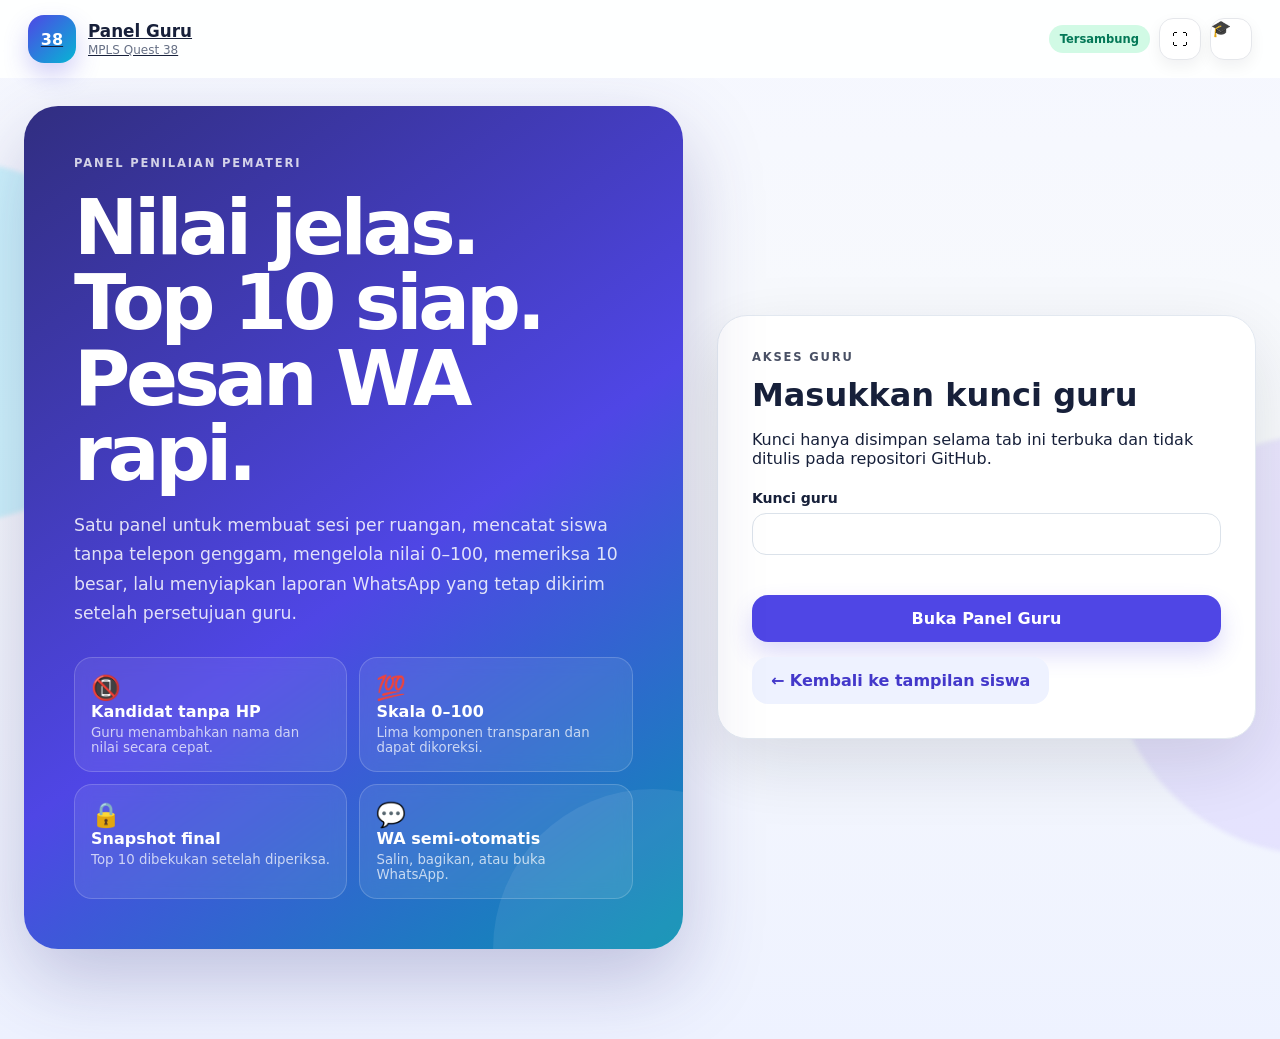
==== teacher.html @ 8d7bd245 "Add files via upload" ====
<!doctype html>
<html lang="id">
<head>
  <meta charset="utf-8">
  <meta name="viewport" content="width=device-width,initial-scale=1,viewport-fit=cover">
  <meta name="theme-color" content="#312e81">
  <meta name="description" content="Panel guru MPLS Quest 38 untuk sesi, nilai 0–100, Top 10, dan laporan WhatsApp.">
  <title>Panel Guru — MPLS Quest 38</title>
  <link rel="stylesheet" href="./assets/style.css">
  <link rel="stylesheet" href="./assets/teacher.css">
</head>
<body class="teacher-page">
  <div class="ambient ambient-one"></div><div class="ambient ambient-two"></div>
  <header class="topbar teacher-topbar">
    <a class="brand" href="./index.html" aria-label="Kembali ke aplikasi siswa">
      <span class="brand-mark">38</span>
      <span><strong>Panel Guru</strong><small>MPLS Quest 38</small></span>
    </a>
    <nav class="top-actions">
      <span id="teacherConnection" class="connection demo">Mode Demo</span>
      <button class="icon-btn" id="teacherFullscreen" title="Layar penuh" aria-label="Layar penuh">⛶</button>
      <a class="icon-btn link-icon" href="./index.html" title="Tampilan siswa" aria-label="Tampilan siswa">🎓</a>
    </nav>
  </header>

  <main id="teacherApp" class="teacher-shell" aria-live="polite"></main>

  <div id="teacherModal" class="modal-backdrop hidden" role="dialog" aria-modal="true">
    <section class="modal-card teacher-modal-card">
      <button class="modal-close" id="teacherModalClose" aria-label="Tutup">×</button>
      <div id="teacherModalContent"></div>
    </section>
  </div>
  <div id="teacherToast" class="toast hidden" role="status"></div>

  <script src="./js/config.js"></script>
  <script src="./js/fallback-data.js"></script>
  <script src="./js/api.js"></script>
  <script src="./js/teacher.js"></script>
</body>
</html>
---- assets/style.css ----
:root{--ink:#17203a;--muted:#667085;--paper:#f7f8ff;--white:#fff;--primary:#4f46e5;--cyan:#06b6d4;--orange:#f59e0b;--pink:#ec4899;--green:#10b981;--red:#ef4444;--violet:#7c3aed;--shadow:0 24px 70px rgba(48,46,129,.15);--radius:28px}*{box-sizing:border-box}html{scroll-behavior:smooth}body{margin:0;min-height:100vh;font-family:Inter,Poppins,ui-sans-serif,system-ui,-apple-system,"Segoe UI",sans-serif;color:var(--ink);background:radial-gradient(circle at 0 0,#e0f2fe 0,transparent 32%),radial-gradient(circle at 100% 10%,#ede9fe 0,transparent 30%),var(--paper);overflow-x:hidden}.ambient{position:fixed;border-radius:999px;filter:blur(2px);opacity:.28;pointer-events:none;z-index:-1}.ambient-one{width:360px;height:360px;background:#67e8f9;top:18%;left:-220px}.ambient-two{width:420px;height:420px;background:#c4b5fd;right:-250px;bottom:5%}button,input,textarea,select{font:inherit}.topbar{height:78px;max-width:1280px;margin:auto;padding:12px 28px;display:flex;align-items:center;justify-content:space-between;position:relative;z-index:10}.brand{border:0;background:transparent;display:flex;align-items:center;gap:12px;color:var(--ink);cursor:pointer;text-align:left}.brand-mark{display:grid;place-items:center;width:48px;height:48px;border-radius:16px;background:linear-gradient(135deg,#4f46e5,#06b6d4);color:#fff;font-weight:900;box-shadow:0 12px 25px rgba(79,70,229,.25)}.brand strong,.brand small{display:block}.brand strong{font-size:1.05rem}.brand small{color:var(--muted);font-size:.75rem;margin-top:2px}.top-actions{display:flex;align-items:center;gap:9px}.icon-btn{width:42px;height:42px;border-radius:14px;border:1px solid #e5e7eb;background:#fff;cursor:pointer;box-shadow:0 6px 16px rgba(15,23,42,.06)}.connection{padding:7px 11px;border-radius:999px;font-size:.72rem;font-weight:800}.connection.live{background:#d1fae5;color:#047857}.connection.demo{background:#fef3c7;color:#92400e}.app-shell{max-width:1240px;margin:auto;padding:22px 28px 70px}.hero{min-height:480px;border-radius:36px;padding:52px;display:grid;grid-template-columns:1.25fr .75fr;align-items:center;background:linear-gradient(135deg,#312e81 0%,#4f46e5 52%,#0891b2 100%);color:#fff;box-shadow:var(--shadow);position:relative;overflow:hidden}.hero:before{content:"";position:absolute;width:420px;height:420px;border:70px solid rgba(255,255,255,.08);border-radius:50%;right:-140px;top:-170px}.hero-copy{position:relative;z-index:2}.eyebrow{display:block;font-size:.72rem;letter-spacing:.16em;font-weight:900;opacity:.78;margin-bottom:12px}.hero h1{font-size:clamp(2.5rem,5vw,5rem);line-height:.98;max-width:740px;margin:0 0 20px;letter-spacing:-.045em}.hero-copy>p{font-size:1.15rem;opacity:.86;max-width:620px}.student-chip{margin-top:30px;max-width:520px;display:flex;align-items:center;gap:12px;padding:13px 14px;background:rgba(255,255,255,.13);border:1px solid rgba(255,255,255,.25);border-radius:20px;backdrop-filter:blur(12px)}.student-chip>span{font-size:1.5rem}.student-chip div{flex:1}.student-chip small,.student-chip strong{display:block}.student-chip small{opacity:.75;font-size:.7rem}.student-chip button{border:0;border-radius:12px;padding:9px 13px;font-weight:800;cursor:pointer}.hero-orbit{width:310px;height:310px;border:1px dashed rgba(255,255,255,.45);border-radius:50%;position:relative;margin:auto;animation:float 5s ease-in-out infinite}.orbit-core{position:absolute;inset:76px;display:grid;place-items:center;border-radius:50%;background:#fff;color:#4f46e5;font-size:4rem;font-weight:1000;box-shadow:0 20px 50px rgba(0,0,0,.2)}.hero-orbit>span{position:absolute;font-size:2rem;background:rgba(255,255,255,.15);width:58px;height:58px;display:grid;place-items:center;border-radius:18px;backdrop-filter:blur(8px)}.hero-orbit>span:nth-child(1){top:-20px;left:126px}.hero-orbit>span:nth-child(2){right:-20px;top:126px}.hero-orbit>span:nth-child(3){bottom:-20px;left:126px}.hero-orbit>span:nth-child(4){left:-20px;top:126px}@keyframes float{50%{transform:translateY(-10px) rotate(2deg)}}.section-block{padding:58px 0 30px}.section-heading{display:flex;align-items:end;justify-content:space-between;gap:20px;margin-bottom:22px}.section-heading h2{font-size:2.25rem;margin:0}.text-btn,.back-btn{border:0;background:transparent;font-weight:850;color:var(--primary);cursor:pointer}.session-grid{display:grid;grid-template-columns:repeat(2,minmax(0,1fr));gap:22px}.session-card{position:relative;border:0;text-align:left;padding:28px;border-radius:28px;background:#fff;box-shadow:0 12px 35px rgba(51,65,85,.1);cursor:pointer;transition:.25s transform,.25s box-shadow;overflow:hidden}.session-card:after{content:"";position:absolute;width:150px;height:150px;border-radius:50%;background:var(--card-accent,#c4b5fd);opacity:.13;right:-55px;top:-55px}.session-card:hover{transform:translateY(-7px);box-shadow:0 24px 50px rgba(51,65,85,.16)}.session-top{display:flex;justify-content:space-between;align-items:center}.session-icon{font-size:2.2rem}.day-pill{padding:7px 12px;background:#f1f5f9;border-radius:999px;font-weight:850;font-size:.75rem}.session-card h3{font-size:1.65rem;margin:22px 0 7px}.session-card p{color:var(--muted);min-height:48px;line-height:1.55}.session-meta{display:flex;justify-content:space-between;color:var(--muted);font-size:.78rem;font-weight:750;margin-top:22px}.progress{height:8px;background:#eef2ff;border-radius:999px;overflow:hidden;margin:10px 0 18px}.progress i,.quiz-progress i{display:block;height:100%;background:var(--card-accent,var(--primary));border-radius:999px}.card-cta{font-weight:900;color:var(--card-accent,var(--primary))}.accent-cyan{--card-accent:#06b6d4}.accent-violet{--card-accent:#7c3aed}.accent-blue{--card-accent:#3b82f6}.accent-orange{--card-accent:#f59e0b}.accent-pink{--card-accent:#ec4899}.accent-green{--card-accent:#10b981}.accent-red{--card-accent:#ef4444}.feature-strip{display:grid;grid-template-columns:repeat(4,1fr);gap:12px;margin-top:10px}.feature-strip article{background:rgba(255,255,255,.72);border:1px solid #fff;padding:20px;border-radius:20px}.feature-strip article span{font-size:1.6rem}.feature-strip strong,.feature-strip small{display:block;margin-top:8px}.feature-strip small{color:var(--muted)}.session-header{padding:30px 34px;border-radius:28px;background:linear-gradient(135deg,#fff,rgba(255,255,255,.65));border:1px solid #fff;box-shadow:0 14px 40px rgba(51,65,85,.09);display:grid;grid-template-columns:130px 1fr 100px;align-items:center;gap:25px;border-left:8px solid var(--card-accent)}.session-header h1{margin:0;font-size:2.4rem}.session-header p{margin:8px 0 0;color:var(--muted)}.session-score{text-align:right}.session-score small,.session-score strong{display:block}.session-score strong{font-size:2rem;color:var(--card-accent)}.journey-layout{display:grid;grid-template-columns:250px 1fr;gap:28px;margin-top:28px}.step-rail{display:flex;flex-direction:column;gap:8px;max-height:calc(100vh - 170px);overflow:auto;padding-right:8px;position:sticky;top:90px;align-self:start}.rail-step{border:0;background:transparent;display:grid;grid-template-columns:34px 1fr;align-items:center;gap:10px;text-align:left;color:var(--muted);cursor:pointer;padding:7px;border-radius:13px}.rail-step span{width:32px;height:32px;display:grid;place-items:center;border-radius:12px;background:#e2e8f0;font-weight:900}.rail-step small{white-space:nowrap;overflow:hidden;text-overflow:ellipsis}.rail-step.active{background:#fff;color:var(--ink);font-weight:850;box-shadow:0 7px 22px rgba(51,65,85,.08)}.rail-step.active span{background:var(--primary);color:#fff}.rail-step.done span{background:#d1fae5;color:#047857}.content-card{min-height:520px;background:#fff;border-radius:32px;padding:42px;box-shadow:var(--shadow);border-top:9px solid var(--card-accent);position:relative;overflow:hidden}.content-card:after{content:"";position:absolute;width:260px;height:260px;border-radius:50%;background:var(--card-accent);opacity:.055;right:-120px;bottom:-120px}.content-kicker{display:flex;align-items:center;gap:12px;color:var(--card-accent);font-size:.72rem;letter-spacing:.13em;font-weight:900}.content-icon{font-size:2rem}.duration-btn{margin-left:auto;border:0;background:#f8fafc;border-radius:12px;padding:9px 12px;color:var(--muted);cursor:pointer;letter-spacing:0;font-weight:800}.content-card h2{font-size:clamp(2rem,4vw,3.5rem);letter-spacing:-.035em;margin:26px 0 22px;max-width:850px}.content-body{font-size:1.08rem;line-height:1.75;color:#344054;max-width:900px;position:relative;z-index:2}.content-body ul{padding-left:1.2em;display:grid;gap:12px}.content-body li::marker{color:var(--card-accent)}.definition{padding:12px 14px;border-radius:14px;background:#f8fafc}.primary-action,.secondary-action{display:inline-flex;align-items:center;justify-content:center;gap:10px;border:0;border-radius:16px;padding:14px 19px;font-weight:900;cursor:pointer;text-decoration:none}.primary-action{background:linear-gradient(135deg,var(--card-accent,var(--primary)),var(--primary));color:#fff;box-shadow:0 12px 25px rgba(79,70,229,.2);margin-top:24px}.secondary-action{background:#eef2ff;color:#4338ca;margin-top:15px}.step-nav{display:flex;justify-content:space-between;align-items:center;padding:20px 6px}.step-nav button{border:1px solid #e2e8f0;background:#fff;border-radius:14px;padding:11px 16px;font-weight:850;cursor:pointer}.step-nav button:last-child{background:var(--primary);color:#fff}.step-nav button:disabled{opacity:.35;cursor:not-allowed}.step-nav span{font-size:.78rem;color:var(--muted)}.modal-backdrop{position:fixed;inset:0;background:rgba(15,23,42,.62);backdrop-filter:blur(9px);display:grid;place-items:center;padding:20px;z-index:50}.hidden{display:none!important}.modal-card{position:relative;width:min(760px,100%);max-height:90vh;overflow:auto;background:#fff;border-radius:30px;padding:36px;box-shadow:0 30px 100px rgba(0,0,0,.3)}.modal-close{position:absolute;right:16px;top:14px;width:38px;height:38px;border:0;border-radius:12px;background:#f1f5f9;font-size:1.5rem;cursor:pointer}.modal-card h2{font-size:2rem;margin:5px 0 12px}.modal-card p{color:var(--muted);line-height:1.6}.form-stack{display:grid;gap:16px;margin-top:22px}.form-stack label{display:grid;gap:7px;font-weight:800;font-size:.88rem}.form-stack input,.form-stack textarea,.form-stack select{width:100%;border:1px solid #dbe2ea;border-radius:14px;padding:12px 13px;color:var(--ink);background:#fff}.form-stack input:focus,.form-stack textarea:focus,.form-stack select:focus{outline:3px solid #c7d2fe;border-color:#6366f1}.form-stack .primary-action{width:100%}.prompt-display{font-size:clamp(1.5rem,4vw,2.5rem);font-weight:850;line-height:1.25;padding:34px;border-radius:24px;background:linear-gradient(135deg,#eef2ff,#ecfeff);margin:20px 0}.check-list{display:grid;gap:10px;margin:20px 0}.check-list label{display:flex;align-items:center;gap:12px;padding:14px;border:1px solid #e2e8f0;border-radius:15px}.check-list input{width:20px;height:20px}.three-grid{display:grid;grid-template-columns:repeat(3,1fr);gap:12px;margin:20px 0}.three-grid article{padding:20px;border-radius:20px;background:#f8fafc;border:1px solid #e2e8f0}.three-grid article>span{font-size:2rem}.three-grid h3{margin:12px 0 6px}.three-grid small{display:block;color:#475569;line-height:1.45}.big-emoji{font-size:4rem;margin:8px}.celebrate,.mission-random{text-align:center;padding:10px 4px}.celebrate .primary-action,.mission-random .primary-action{width:auto}.rubric-grid{display:grid;grid-template-columns:repeat(4,1fr);gap:10px;margin:24px 0}.rubric-grid article{display:grid;text-align:center;padding:20px 10px;border-radius:18px;background:#f8fafc}.rubric-grid strong{font-size:1.7rem;color:var(--primary)}.note{padding:13px 15px;background:#fffbeb;border-left:4px solid #f59e0b;border-radius:10px;font-size:.88rem}.goal-card{padding:26px;border-radius:24px;background:linear-gradient(135deg,#312e81,#7c3aed);color:#fff}.goal-card p,.goal-card small{color:rgba(255,255,255,.84)}.quiz-shell{min-height:calc(100vh - 130px);display:grid;align-content:center;gap:20px}.quiz-top{display:grid;grid-template-columns:110px 1fr 50px;align-items:center;gap:15px}.quiz-progress{height:10px;background:#e2e8f0;border-radius:99px;overflow:hidden}.quiz-progress i{background:var(--card-accent)}.quiz-card{background:#fff;border-radius:30px;padding:40px;box-shadow:var(--shadow);border-top:9px solid var(--card-accent)}.quiz-card h2{font-size:clamp(1.8rem,4vw,3rem);margin:12px 0 28px}.option-grid{display:grid;grid-template-columns:repeat(2,1fr);gap:12px}.option-grid.compact{grid-template-columns:1fr}.option-btn{border:2px solid #e2e8f0;background:#fff;border-radius:18px;padding:16px;display:flex;align-items:center;gap:13px;text-align:left;cursor:pointer;font-weight:750;transition:.15s}.option-btn:hover{border-color:#818cf8;transform:translateY(-2px)}.option-btn span{flex:0 0 35px;height:35px;border-radius:11px;background:#eef2ff;color:#4338ca;display:grid;place-items:center;font-weight:950}.option-btn.correct{border-color:#10b981;background:#ecfdf5}.option-btn.wrong{border-color:#ef4444;background:#fef2f2}.feedback{margin-top:22px;padding:18px;border-radius:18px}.feedback.good{background:#ecfdf5}.feedback.try{background:#fff7ed}.feedback p{margin:6px 0}.quiz-score{text-align:center}.result-screen{min-height:calc(100vh - 150px);display:grid;place-items:center;align-content:center;text-align:center}.result-ring{width:190px;height:190px;border-radius:50%;display:grid;place-items:center;background:conic-gradient(#4f46e5 calc(var(--score)*1%),#e2e8f0 0);position:relative;margin-bottom:24px}.result-ring:after{content:"";position:absolute;inset:16px;background:var(--paper);border-radius:50%}.result-ring strong{z-index:1;font-size:2.3rem}.result-screen h1{font-size:3rem;margin:8px}.result-screen p{max-width:620px;color:var(--muted);font-size:1.05rem}.result-actions{display:flex;gap:10px}.leaderboard{list-style:none;margin:20px 0;padding:0;display:grid;gap:8px}.leaderboard li{display:grid;grid-template-columns:48px 1fr auto;align-items:center;gap:10px;padding:13px;border-radius:15px;background:#f8fafc}.leaderboard .rank{font-size:1.3rem;text-align:center}.leaderboard strong,.leaderboard small{display:block}.leaderboard small{color:var(--muted)}.empty-state{text-align:center;padding:30px}.loading-box{padding:40px;text-align:center;color:var(--muted)}.teacher-tabs{display:flex;gap:8px;margin:18px 0}.teacher-tabs button{border:0;padding:10px 14px;border-radius:12px;font-weight:850;cursor:pointer}.teacher-tabs button.active{background:var(--primary);color:#fff}.teacher-table{display:grid;gap:5px}.teacher-table .tr{display:grid;grid-template-columns:38px 1fr 100px 60px;align-items:center;gap:8px;padding:10px;border-radius:12px;background:#f8fafc}.teacher-table .head{font-size:.75rem;font-weight:900;background:#eef2ff}.teacher-table small{display:block;color:var(--muted)}.timer-dock{position:fixed;right:24px;bottom:24px;z-index:40;display:flex;align-items:center;gap:10px;padding:12px 14px;border-radius:22px;background:#111827;color:#fff;box-shadow:0 20px 50px rgba(0,0,0,.25)}.timer-dock div{min-width:85px}.timer-dock small,.timer-dock strong{display:block}.timer-dock small{font-size:.6rem;letter-spacing:.15em;opacity:.6}.timer-dock strong{font-size:1.45rem}.timer-btn{border:0;border-radius:12px;padding:10px 12px;font-weight:900;cursor:pointer}.timer-btn.ghost{background:#374151;color:#fff}.timer-close{background:transparent;border:0;color:#fff;font-size:1.4rem}.timer-dock.urgent{background:#991b1b;animation:pulse 1s infinite}@keyframes pulse{50%{transform:scale(1.025)}}.toast{position:fixed;left:50%;bottom:28px;transform:translateX(-50%);z-index:80;padding:12px 18px;border-radius:14px;background:#111827;color:#fff;box-shadow:0 10px 30px rgba(0,0,0,.25);font-weight:750}.toast.success{background:#047857}.toast.error{background:#b91c1c}.toast.warning{background:#92400e}.fatal{text-align:center;padding:100px 20px}.fatal span{font-size:4rem}.fatal button{border:0;background:var(--primary);color:#fff;padding:12px 18px;border-radius:14px}@media(max-width:900px){.hero{grid-template-columns:1fr;padding:34px}.hero-orbit{display:none}.session-grid{grid-template-columns:1fr}.feature-strip{grid-template-columns:repeat(2,1fr)}.journey-layout{grid-template-columns:1fr}.step-rail{position:static;flex-direction:row;max-height:none;overflow:auto}.rail-step{min-width:55px;display:block;text-align:center}.rail-step small{display:none}.session-header{grid-template-columns:1fr auto}.session-header .back-btn{grid-column:1/-1;text-align:left}.session-score{grid-column:2}.three-grid,.rubric-grid{grid-template-columns:repeat(2,1fr)}}@media(max-width:600px){.topbar{padding:10px 14px}.connection{display:none}.app-shell{padding:12px 14px 80px}.hero{min-height:auto;padding:30px 24px;border-radius:26px}.hero h1{font-size:2.8rem}.student-chip{align-items:flex-start}.section-heading{align-items:start;flex-direction:column}.section-heading h2{font-size:1.8rem}.feature-strip{grid-template-columns:1fr 1fr}.session-header{padding:22px;border-radius:22px}.session-header h1{font-size:1.9rem}.content-card{min-height:500px;padding:28px 22px;border-radius:24px}.content-card h2{font-size:2.25rem}.content-kicker{flex-wrap:wrap}.duration-btn{margin-left:0}.option-grid{grid-template-columns:1fr}.quiz-card{padding:26px 20px}.quiz-top{grid-template-columns:80px 1fr 35px}.modal-card{padding:30px 20px}.three-grid,.rubric-grid{grid-template-columns:1fr}.result-actions{flex-direction:column}.teacher-table .tr{grid-template-columns:30px 1fr 50px}.teacher-table .tr span:nth-child(3){display:none}.timer-dock{right:12px;bottom:12px;left:12px;justify-content:center}}
---- assets/teacher.css ----
.teacher-page{background:linear-gradient(180deg,#f5f7ff 0,#f8fafc 42%,#eef2ff 100%);min-height:100vh}.teacher-topbar{background:rgba(255,255,255,.9)}.link-icon{text-decoration:none}.teacher-shell{width:min(1380px,100%);margin:0 auto;padding:28px 24px 90px;position:relative;z-index:2}.teacher-login{min-height:calc(100vh - 150px);display:grid;grid-template-columns:1.1fr .9fr;align-items:center;gap:34px}.login-copy{padding:50px;border-radius:34px;background:linear-gradient(145deg,#312e81,#4f46e5 55%,#0891b2);color:#fff;box-shadow:0 30px 80px rgba(49,46,129,.26);position:relative;overflow:hidden}.login-copy:after{content:"";position:absolute;width:320px;height:320px;border-radius:50%;background:rgba(255,255,255,.08);right:-130px;bottom:-160px}.login-copy h1{font-size:clamp(2.8rem,6vw,5rem);line-height:.98;letter-spacing:-.055em;margin:20px 0}.login-copy p{font-size:1.08rem;line-height:1.7;color:rgba(255,255,255,.84);max-width:700px}.login-features{display:grid;grid-template-columns:repeat(2,1fr);gap:12px;margin-top:28px}.login-features article{padding:16px;border:1px solid rgba(255,255,255,.18);border-radius:18px;background:rgba(255,255,255,.08);backdrop-filter:blur(8px)}.login-features span{font-size:1.5rem}.login-features strong,.login-features small{display:block}.login-features small{color:rgba(255,255,255,.72);margin-top:4px}.login-card{background:#fff;border-radius:30px;padding:34px;box-shadow:0 24px 70px rgba(15,23,42,.12);border:1px solid #e2e8f0}.login-card h2{font-size:2rem;margin:8px 0}.teacher-header{display:grid;grid-template-columns:1fr auto;gap:20px;align-items:end;margin-bottom:24px}.teacher-header h1{font-size:clamp(2.4rem,5vw,4.2rem);letter-spacing:-.055em;margin:6px 0}.teacher-header p{color:#64748b;margin:0}.header-actions{display:flex;gap:10px;flex-wrap:wrap;justify-content:flex-end}.teacher-btn{border:0;border-radius:14px;padding:12px 16px;font-weight:900;cursor:pointer;display:inline-flex;gap:8px;align-items:center;justify-content:center;text-decoration:none}.teacher-btn.primary{background:linear-gradient(135deg,#4f46e5,#7c3aed);color:#fff;box-shadow:0 12px 25px rgba(79,70,229,.22)}.teacher-btn.secondary{background:#fff;color:#312e81;border:1px solid #dbe2ea}.teacher-btn.success{background:#047857;color:#fff}.teacher-btn.warning{background:#c2410c;color:#fff}.teacher-btn:disabled{opacity:.45;cursor:not-allowed}.run-banner{background:linear-gradient(135deg,#111827,#312e81 60%,#0e7490);color:#fff;border-radius:26px;padding:24px 28px;display:grid;grid-template-columns:1fr auto;gap:20px;align-items:center;box-shadow:0 20px 55px rgba(30,41,59,.2);margin-bottom:20px}.run-banner h2{margin:4px 0 6px;font-size:1.65rem}.run-banner p{margin:0;color:rgba(255,255,255,.72)}.run-code{display:flex;align-items:center;gap:14px;padding:14px 18px;border-radius:18px;background:rgba(255,255,255,.11);border:1px solid rgba(255,255,255,.17)}.run-code small,.run-code strong{display:block}.run-code small{font-size:.62rem;letter-spacing:.16em;color:rgba(255,255,255,.65)}.run-code strong{font-size:2rem;letter-spacing:.13em}.status-pill{padding:8px 11px;border-radius:999px;font-size:.72rem;font-weight:900;text-transform:uppercase}.status-pill.open{background:#dcfce7;color:#166534}.status-pill.finalized{background:#fef3c7;color:#92400e}.teacher-nav{display:flex;gap:8px;overflow:auto;padding:6px;background:#e9edff;border-radius:18px;margin-bottom:20px}.teacher-nav button{white-space:nowrap;border:0;background:transparent;padding:12px 17px;border-radius:13px;font-weight:900;color:#475569;cursor:pointer}.teacher-nav button.active{background:#fff;color:#312e81;box-shadow:0 8px 22px rgba(79,70,229,.12)}.kpi-grid{display:grid;grid-template-columns:repeat(4,1fr);gap:14px;margin-bottom:20px}.kpi-card{padding:20px;border-radius:22px;background:#fff;border:1px solid #e2e8f0;box-shadow:0 12px 35px rgba(15,23,42,.06)}.kpi-card small{color:#64748b;font-weight:800;letter-spacing:.04em}.kpi-card strong{display:block;font-size:2.2rem;margin:8px 0 2px}.kpi-card span{color:#64748b;font-size:.8rem}.teacher-panel{background:#fff;border:1px solid #e2e8f0;border-radius:26px;box-shadow:0 16px 50px rgba(15,23,42,.07);overflow:hidden}.panel-heading{padding:22px 24px;border-bottom:1px solid #edf2f7;display:flex;justify-content:space-between;align-items:center;gap:16px}.panel-heading h2{margin:0;font-size:1.45rem}.panel-heading p{margin:4px 0 0;color:#64748b}.panel-actions{display:flex;gap:8px;flex-wrap:wrap}.run-grid{display:grid;grid-template-columns:repeat(2,1fr);gap:14px;padding:22px}.run-card{border:1px solid #dbe2ea;background:#fff;border-radius:20px;padding:20px;text-align:left;cursor:pointer;transition:.16s}.run-card:hover,.run-card.selected{border-color:#6366f1;box-shadow:0 12px 32px rgba(79,70,229,.12);transform:translateY(-2px)}.run-card-top{display:flex;justify-content:space-between;gap:12px}.run-card h3{margin:14px 0 5px}.run-card p{margin:0;color:#64748b}.run-card-meta{display:flex;justify-content:space-between;margin-top:18px;color:#475569;font-size:.82rem}.score-table-wrap{overflow:auto}.score-table{width:100%;border-collapse:collapse;min-width:980px}.score-table th{position:sticky;top:0;background:#eef2ff;color:#3730a3;text-align:left;padding:12px;font-size:.74rem;letter-spacing:.04em;z-index:1}.score-table td{padding:12px;border-top:1px solid #edf2f7;vertical-align:middle}.score-table tr:hover td{background:#fafbff}.rank-badge{width:34px;height:34px;border-radius:11px;display:grid;place-items:center;background:#eef2ff;color:#4338ca;font-weight:950}.rank-badge.top{background:#fef3c7;color:#92400e}.person-cell strong,.person-cell small{display:block}.person-cell small{color:#64748b}.mode-tag{display:inline-flex;padding:5px 8px;border-radius:999px;background:#f1f5f9;color:#475569;font-size:.7rem;font-weight:850}.score-chip{display:inline-flex;min-width:42px;justify-content:center;padding:6px 8px;border-radius:10px;background:#f8fafc;border:1px solid #e2e8f0;font-weight:850}.total-score{font-size:1.15rem;color:#312e81}.table-edit{border:0;background:#eef2ff;color:#4338ca;border-radius:10px;padding:8px 10px;font-weight:850;cursor:pointer}.empty-panel{padding:60px 20px;text-align:center;color:#64748b}.empty-panel .emoji{font-size:4rem}.observation-layout{display:grid;grid-template-columns:.8fr 1.2fr;gap:18px;padding:22px}.rubric-box{background:linear-gradient(145deg,#eef2ff,#ecfeff);border-radius:22px;padding:22px}.rubric-box h3{margin-top:0}.rubric-list{display:grid;gap:10px;margin-top:18px}.rubric-list article{display:grid;grid-template-columns:44px 1fr auto;gap:10px;align-items:center;background:#fff;border-radius:14px;padding:12px}.rubric-icon{font-size:1.4rem}.rubric-list small{display:block;color:#64748b}.rubric-points{font-weight:900;color:#4338ca}.topten-layout{display:grid;grid-template-columns:1fr .9fr;gap:18px;padding:22px}.topten-card{border:1px solid #e2e8f0;border-radius:22px;overflow:hidden}.topten-card header{padding:18px;background:linear-gradient(135deg,#312e81,#4f46e5);color:#fff}.topten-list{list-style:none;margin:0;padding:0}.topten-list li{display:grid;grid-template-columns:45px 1fr auto;gap:12px;align-items:center;padding:13px 16px;border-top:1px solid #edf2f7}.topten-list strong,.topten-list small{display:block}.topten-list small{color:#64748b}.message-card{border:1px solid #dbe2ea;border-radius:22px;padding:18px;background:#f8fafc}.message-card textarea{width:100%;min-height:420px;border:0;background:#fff;border-radius:16px;padding:16px;line-height:1.55;resize:vertical;color:#1e293b}.message-actions{display:grid;grid-template-columns:repeat(2,1fr);gap:8px;margin-top:12px}.final-box{margin-top:12px;padding:14px;border-radius:14px;background:#ecfdf5;border:1px solid #a7f3d0;color:#065f46}.teacher-form-grid{display:grid;grid-template-columns:repeat(2,1fr);gap:14px}.teacher-form-grid .full{grid-column:1/-1}.score-input-grid{display:grid;grid-template-columns:repeat(5,1fr);gap:10px}.score-input-grid label{min-width:0}.score-input-grid input{font-size:1.15rem;font-weight:850}.score-help{display:grid;grid-template-columns:repeat(5,1fr);gap:8px;margin:8px 0 18px}.score-help span{font-size:.7rem;color:#64748b;text-align:center}.assist-note{font-size:.82rem;color:#64748b;background:#f8fafc;border-radius:12px;padding:12px;margin-top:14px}.demo-ribbon{display:inline-flex;align-items:center;gap:8px;background:#fff7ed;color:#9a3412;padding:9px 12px;border-radius:12px;font-size:.8rem;font-weight:850}.teacher-modal-card{width:min(860px,100%)}@media(max-width:1000px){.teacher-login{grid-template-columns:1fr}.kpi-grid{grid-template-columns:repeat(2,1fr)}.topten-layout,.observation-layout{grid-template-columns:1fr}.run-grid{grid-template-columns:1fr}.score-input-grid,.score-help{grid-template-columns:repeat(2,1fr)}}@media(max-width:640px){.teacher-shell{padding:16px 14px 70px}.teacher-header{grid-template-columns:1fr}.header-actions{justify-content:flex-start}.run-banner{grid-template-columns:1fr}.run-code{justify-content:center}.kpi-grid{grid-template-columns:1fr 1fr}.kpi-card{padding:16px}.kpi-card strong{font-size:1.7rem}.panel-heading{align-items:flex-start;flex-direction:column}.teacher-form-grid{grid-template-columns:1fr}.teacher-form-grid .full{grid-column:auto}.score-input-grid,.score-help{grid-template-columns:1fr}.message-actions{grid-template-columns:1fr}.login-copy{padding:34px 24px}.login-features{grid-template-columns:1fr}.teacher-nav{border-radius:14px}.teacher-nav button{padding:10px 13px}.topten-layout{padding:14px}}
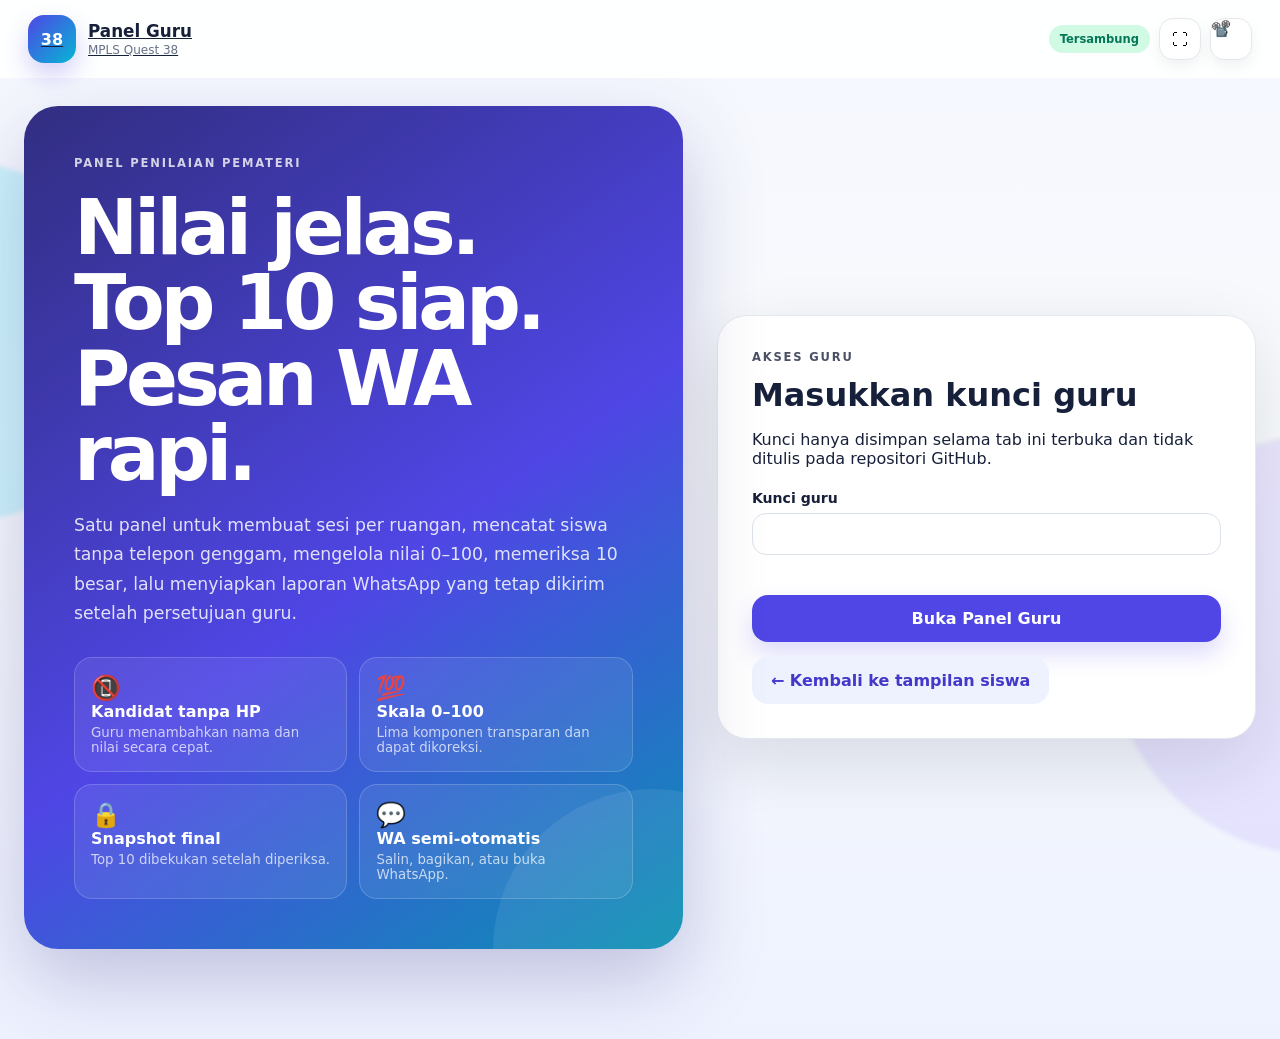
==== commit f7fde7fc: "Tambah Mode Presentasi Guru v1.2" ====
--- a/teacher.html
+++ b/teacher.html
@@ -19,7 +19,7 @@
     <nav class="top-actions">
       <span id="teacherConnection" class="connection demo">Mode Demo</span>
       <button class="icon-btn" id="teacherFullscreen" title="Layar penuh" aria-label="Layar penuh">⛶</button>
-      <a class="icon-btn link-icon" href="./index.html" title="Tampilan siswa" aria-label="Tampilan siswa">🎓</a>
+      <a class="icon-btn link-icon" href="./index.html?mode=presentation" title="Mode Presentasi Guru" aria-label="Mode Presentasi Guru">📽️</a>
     </nav>
   </header>
 
--- a/assets/style.css
+++ b/assets/style.css
@@ -1 +1,13 @@
 :root{--ink:#17203a;--muted:#667085;--paper:#f7f8ff;--white:#fff;--primary:#4f46e5;--cyan:#06b6d4;--orange:#f59e0b;--pink:#ec4899;--green:#10b981;--red:#ef4444;--violet:#7c3aed;--shadow:0 24px 70px rgba(48,46,129,.15);--radius:28px}*{box-sizing:border-box}html{scroll-behavior:smooth}body{margin:0;min-height:100vh;font-family:Inter,Poppins,ui-sans-serif,system-ui,-apple-system,"Segoe UI",sans-serif;color:var(--ink);background:radial-gradient(circle at 0 0,#e0f2fe 0,transparent 32%),radial-gradient(circle at 100% 10%,#ede9fe 0,transparent 30%),var(--paper);overflow-x:hidden}.ambient{position:fixed;border-radius:999px;filter:blur(2px);opacity:.28;pointer-events:none;z-index:-1}.ambient-one{width:360px;height:360px;background:#67e8f9;top:18%;left:-220px}.ambient-two{width:420px;height:420px;background:#c4b5fd;right:-250px;bottom:5%}button,input,textarea,select{font:inherit}.topbar{height:78px;max-width:1280px;margin:auto;padding:12px 28px;display:flex;align-items:center;justify-content:space-between;position:relative;z-index:10}.brand{border:0;background:transparent;display:flex;align-items:center;gap:12px;color:var(--ink);cursor:pointer;text-align:left}.brand-mark{display:grid;place-items:center;width:48px;height:48px;border-radius:16px;background:linear-gradient(135deg,#4f46e5,#06b6d4);color:#fff;font-weight:900;box-shadow:0 12px 25px rgba(79,70,229,.25)}.brand strong,.brand small{display:block}.brand strong{font-size:1.05rem}.brand small{color:var(--muted);font-size:.75rem;margin-top:2px}.top-actions{display:flex;align-items:center;gap:9px}.icon-btn{width:42px;height:42px;border-radius:14px;border:1px solid #e5e7eb;background:#fff;cursor:pointer;box-shadow:0 6px 16px rgba(15,23,42,.06)}.connection{padding:7px 11px;border-radius:999px;font-size:.72rem;font-weight:800}.connection.live{background:#d1fae5;color:#047857}.connection.demo{background:#fef3c7;color:#92400e}.app-shell{max-width:1240px;margin:auto;padding:22px 28px 70px}.hero{min-height:480px;border-radius:36px;padding:52px;display:grid;grid-template-columns:1.25fr .75fr;align-items:center;background:linear-gradient(135deg,#312e81 0%,#4f46e5 52%,#0891b2 100%);color:#fff;box-shadow:var(--shadow);position:relative;overflow:hidden}.hero:before{content:"";position:absolute;width:420px;height:420px;border:70px solid rgba(255,255,255,.08);border-radius:50%;right:-140px;top:-170px}.hero-copy{position:relative;z-index:2}.eyebrow{display:block;font-size:.72rem;letter-spacing:.16em;font-weight:900;opacity:.78;margin-bottom:12px}.hero h1{font-size:clamp(2.5rem,5vw,5rem);line-height:.98;max-width:740px;margin:0 0 20px;letter-spacing:-.045em}.hero-copy>p{font-size:1.15rem;opacity:.86;max-width:620px}.student-chip{margin-top:30px;max-width:520px;display:flex;align-items:center;gap:12px;padding:13px 14px;background:rgba(255,255,255,.13);border:1px solid rgba(255,255,255,.25);border-radius:20px;backdrop-filter:blur(12px)}.student-chip>span{font-size:1.5rem}.student-chip div{flex:1}.student-chip small,.student-chip strong{display:block}.student-chip small{opacity:.75;font-size:.7rem}.student-chip button{border:0;border-radius:12px;padding:9px 13px;font-weight:800;cursor:pointer}.hero-orbit{width:310px;height:310px;border:1px dashed rgba(255,255,255,.45);border-radius:50%;position:relative;margin:auto;animation:float 5s ease-in-out infinite}.orbit-core{position:absolute;inset:76px;display:grid;place-items:center;border-radius:50%;background:#fff;color:#4f46e5;font-size:4rem;font-weight:1000;box-shadow:0 20px 50px rgba(0,0,0,.2)}.hero-orbit>span{position:absolute;font-size:2rem;background:rgba(255,255,255,.15);width:58px;height:58px;display:grid;place-items:center;border-radius:18px;backdrop-filter:blur(8px)}.hero-orbit>span:nth-child(1){top:-20px;left:126px}.hero-orbit>span:nth-child(2){right:-20px;top:126px}.hero-orbit>span:nth-child(3){bottom:-20px;left:126px}.hero-orbit>span:nth-child(4){left:-20px;top:126px}@keyframes float{50%{transform:translateY(-10px) rotate(2deg)}}.section-block{padding:58px 0 30px}.section-heading{display:flex;align-items:end;justify-content:space-between;gap:20px;margin-bottom:22px}.section-heading h2{font-size:2.25rem;margin:0}.text-btn,.back-btn{border:0;background:transparent;font-weight:850;color:var(--primary);cursor:pointer}.session-grid{display:grid;grid-template-columns:repeat(2,minmax(0,1fr));gap:22px}.session-card{position:relative;border:0;text-align:left;padding:28px;border-radius:28px;background:#fff;box-shadow:0 12px 35px rgba(51,65,85,.1);cursor:pointer;transition:.25s transform,.25s box-shadow;overflow:hidden}.session-card:after{content:"";position:absolute;width:150px;height:150px;border-radius:50%;background:var(--card-accent,#c4b5fd);opacity:.13;right:-55px;top:-55px}.session-card:hover{transform:translateY(-7px);box-shadow:0 24px 50px rgba(51,65,85,.16)}.session-top{display:flex;justify-content:space-between;align-items:center}.session-icon{font-size:2.2rem}.day-pill{padding:7px 12px;background:#f1f5f9;border-radius:999px;font-weight:850;font-size:.75rem}.session-card h3{font-size:1.65rem;margin:22px 0 7px}.session-card p{color:var(--muted);min-height:48px;line-height:1.55}.session-meta{display:flex;justify-content:space-between;color:var(--muted);font-size:.78rem;font-weight:750;margin-top:22px}.progress{height:8px;background:#eef2ff;border-radius:999px;overflow:hidden;margin:10px 0 18px}.progress i,.quiz-progress i{display:block;height:100%;background:var(--card-accent,var(--primary));border-radius:999px}.card-cta{font-weight:900;color:var(--card-accent,var(--primary))}.accent-cyan{--card-accent:#06b6d4}.accent-violet{--card-accent:#7c3aed}.accent-blue{--card-accent:#3b82f6}.accent-orange{--card-accent:#f59e0b}.accent-pink{--card-accent:#ec4899}.accent-green{--card-accent:#10b981}.accent-red{--card-accent:#ef4444}.feature-strip{display:grid;grid-template-columns:repeat(4,1fr);gap:12px;margin-top:10px}.feature-strip article{background:rgba(255,255,255,.72);border:1px solid #fff;padding:20px;border-radius:20px}.feature-strip article span{font-size:1.6rem}.feature-strip strong,.feature-strip small{display:block;margin-top:8px}.feature-strip small{color:var(--muted)}.session-header{padding:30px 34px;border-radius:28px;background:linear-gradient(135deg,#fff,rgba(255,255,255,.65));border:1px solid #fff;box-shadow:0 14px 40px rgba(51,65,85,.09);display:grid;grid-template-columns:130px 1fr 100px;align-items:center;gap:25px;border-left:8px solid var(--card-accent)}.session-header h1{margin:0;font-size:2.4rem}.session-header p{margin:8px 0 0;color:var(--muted)}.session-score{text-align:right}.session-score small,.session-score strong{display:block}.session-score strong{font-size:2rem;color:var(--card-accent)}.journey-layout{display:grid;grid-template-columns:250px 1fr;gap:28px;margin-top:28px}.step-rail{display:flex;flex-direction:column;gap:8px;max-height:calc(100vh - 170px);overflow:auto;padding-right:8px;position:sticky;top:90px;align-self:start}.rail-step{border:0;background:transparent;display:grid;grid-template-columns:34px 1fr;align-items:center;gap:10px;text-align:left;color:var(--muted);cursor:pointer;padding:7px;border-radius:13px}.rail-step span{width:32px;height:32px;display:grid;place-items:center;border-radius:12px;background:#e2e8f0;font-weight:900}.rail-step small{white-space:nowrap;overflow:hidden;text-overflow:ellipsis}.rail-step.active{background:#fff;color:var(--ink);font-weight:850;box-shadow:0 7px 22px rgba(51,65,85,.08)}.rail-step.active span{background:var(--primary);color:#fff}.rail-step.done span{background:#d1fae5;color:#047857}.content-card{min-height:520px;background:#fff;border-radius:32px;padding:42px;box-shadow:var(--shadow);border-top:9px solid var(--card-accent);position:relative;overflow:hidden}.content-card:after{content:"";position:absolute;width:260px;height:260px;border-radius:50%;background:var(--card-accent);opacity:.055;right:-120px;bottom:-120px}.content-kicker{display:flex;align-items:center;gap:12px;color:var(--card-accent);font-size:.72rem;letter-spacing:.13em;font-weight:900}.content-icon{font-size:2rem}.duration-btn{margin-left:auto;border:0;background:#f8fafc;border-radius:12px;padding:9px 12px;color:var(--muted);cursor:pointer;letter-spacing:0;font-weight:800}.content-card h2{font-size:clamp(2rem,4vw,3.5rem);letter-spacing:-.035em;margin:26px 0 22px;max-width:850px}.content-body{font-size:1.08rem;line-height:1.75;color:#344054;max-width:900px;position:relative;z-index:2}.content-body ul{padding-left:1.2em;display:grid;gap:12px}.content-body li::marker{color:var(--card-accent)}.definition{padding:12px 14px;border-radius:14px;background:#f8fafc}.primary-action,.secondary-action{display:inline-flex;align-items:center;justify-content:center;gap:10px;border:0;border-radius:16px;padding:14px 19px;font-weight:900;cursor:pointer;text-decoration:none}.primary-action{background:linear-gradient(135deg,var(--card-accent,var(--primary)),var(--primary));color:#fff;box-shadow:0 12px 25px rgba(79,70,229,.2);margin-top:24px}.secondary-action{background:#eef2ff;color:#4338ca;margin-top:15px}.step-nav{display:flex;justify-content:space-between;align-items:center;padding:20px 6px}.step-nav button{border:1px solid #e2e8f0;background:#fff;border-radius:14px;padding:11px 16px;font-weight:850;cursor:pointer}.step-nav button:last-child{background:var(--primary);color:#fff}.step-nav button:disabled{opacity:.35;cursor:not-allowed}.step-nav span{font-size:.78rem;color:var(--muted)}.modal-backdrop{position:fixed;inset:0;background:rgba(15,23,42,.62);backdrop-filter:blur(9px);display:grid;place-items:center;padding:20px;z-index:50}.hidden{display:none!important}.modal-card{position:relative;width:min(760px,100%);max-height:90vh;overflow:auto;background:#fff;border-radius:30px;padding:36px;box-shadow:0 30px 100px rgba(0,0,0,.3)}.modal-close{position:absolute;right:16px;top:14px;width:38px;height:38px;border:0;border-radius:12px;background:#f1f5f9;font-size:1.5rem;cursor:pointer}.modal-card h2{font-size:2rem;margin:5px 0 12px}.modal-card p{color:var(--muted);line-height:1.6}.form-stack{display:grid;gap:16px;margin-top:22px}.form-stack label{display:grid;gap:7px;font-weight:800;font-size:.88rem}.form-stack input,.form-stack textarea,.form-stack select{width:100%;border:1px solid #dbe2ea;border-radius:14px;padding:12px 13px;color:var(--ink);background:#fff}.form-stack input:focus,.form-stack textarea:focus,.form-stack select:focus{outline:3px solid #c7d2fe;border-color:#6366f1}.form-stack .primary-action{width:100%}.prompt-display{font-size:clamp(1.5rem,4vw,2.5rem);font-weight:850;line-height:1.25;padding:34px;border-radius:24px;background:linear-gradient(135deg,#eef2ff,#ecfeff);margin:20px 0}.check-list{display:grid;gap:10px;margin:20px 0}.check-list label{display:flex;align-items:center;gap:12px;padding:14px;border:1px solid #e2e8f0;border-radius:15px}.check-list input{width:20px;height:20px}.three-grid{display:grid;grid-template-columns:repeat(3,1fr);gap:12px;margin:20px 0}.three-grid article{padding:20px;border-radius:20px;background:#f8fafc;border:1px solid #e2e8f0}.three-grid article>span{font-size:2rem}.three-grid h3{margin:12px 0 6px}.three-grid small{display:block;color:#475569;line-height:1.45}.big-emoji{font-size:4rem;margin:8px}.celebrate,.mission-random{text-align:center;padding:10px 4px}.celebrate .primary-action,.mission-random .primary-action{width:auto}.rubric-grid{display:grid;grid-template-columns:repeat(4,1fr);gap:10px;margin:24px 0}.rubric-grid article{display:grid;text-align:center;padding:20px 10px;border-radius:18px;background:#f8fafc}.rubric-grid strong{font-size:1.7rem;color:var(--primary)}.note{padding:13px 15px;background:#fffbeb;border-left:4px solid #f59e0b;border-radius:10px;font-size:.88rem}.goal-card{padding:26px;border-radius:24px;background:linear-gradient(135deg,#312e81,#7c3aed);color:#fff}.goal-card p,.goal-card small{color:rgba(255,255,255,.84)}.quiz-shell{min-height:calc(100vh - 130px);display:grid;align-content:center;gap:20px}.quiz-top{display:grid;grid-template-columns:110px 1fr 50px;align-items:center;gap:15px}.quiz-progress{height:10px;background:#e2e8f0;border-radius:99px;overflow:hidden}.quiz-progress i{background:var(--card-accent)}.quiz-card{background:#fff;border-radius:30px;padding:40px;box-shadow:var(--shadow);border-top:9px solid var(--card-accent)}.quiz-card h2{font-size:clamp(1.8rem,4vw,3rem);margin:12px 0 28px}.option-grid{display:grid;grid-template-columns:repeat(2,1fr);gap:12px}.option-grid.compact{grid-template-columns:1fr}.option-btn{border:2px solid #e2e8f0;background:#fff;border-radius:18px;padding:16px;display:flex;align-items:center;gap:13px;text-align:left;cursor:pointer;font-weight:750;transition:.15s}.option-btn:hover{border-color:#818cf8;transform:translateY(-2px)}.option-btn span{flex:0 0 35px;height:35px;border-radius:11px;background:#eef2ff;color:#4338ca;display:grid;place-items:center;font-weight:950}.option-btn.correct{border-color:#10b981;background:#ecfdf5}.option-btn.wrong{border-color:#ef4444;background:#fef2f2}.feedback{margin-top:22px;padding:18px;border-radius:18px}.feedback.good{background:#ecfdf5}.feedback.try{background:#fff7ed}.feedback p{margin:6px 0}.quiz-score{text-align:center}.result-screen{min-height:calc(100vh - 150px);display:grid;place-items:center;align-content:center;text-align:center}.result-ring{width:190px;height:190px;border-radius:50%;display:grid;place-items:center;background:conic-gradient(#4f46e5 calc(var(--score)*1%),#e2e8f0 0);position:relative;margin-bottom:24px}.result-ring:after{content:"";position:absolute;inset:16px;background:var(--paper);border-radius:50%}.result-ring strong{z-index:1;font-size:2.3rem}.result-screen h1{font-size:3rem;margin:8px}.result-screen p{max-width:620px;color:var(--muted);font-size:1.05rem}.result-actions{display:flex;gap:10px}.leaderboard{list-style:none;margin:20px 0;padding:0;display:grid;gap:8px}.leaderboard li{display:grid;grid-template-columns:48px 1fr auto;align-items:center;gap:10px;padding:13px;border-radius:15px;background:#f8fafc}.leaderboard .rank{font-size:1.3rem;text-align:center}.leaderboard strong,.leaderboard small{display:block}.leaderboard small{color:var(--muted)}.empty-state{text-align:center;padding:30px}.loading-box{padding:40px;text-align:center;color:var(--muted)}.teacher-tabs{display:flex;gap:8px;margin:18px 0}.teacher-tabs button{border:0;padding:10px 14px;border-radius:12px;font-weight:850;cursor:pointer}.teacher-tabs button.active{background:var(--primary);color:#fff}.teacher-table{display:grid;gap:5px}.teacher-table .tr{display:grid;grid-template-columns:38px 1fr 100px 60px;align-items:center;gap:8px;padding:10px;border-radius:12px;background:#f8fafc}.teacher-table .head{font-size:.75rem;font-weight:900;background:#eef2ff}.teacher-table small{display:block;color:var(--muted)}.timer-dock{position:fixed;right:24px;bottom:24px;z-index:40;display:flex;align-items:center;gap:10px;padding:12px 14px;border-radius:22px;background:#111827;color:#fff;box-shadow:0 20px 50px rgba(0,0,0,.25)}.timer-dock div{min-width:85px}.timer-dock small,.timer-dock strong{display:block}.timer-dock small{font-size:.6rem;letter-spacing:.15em;opacity:.6}.timer-dock strong{font-size:1.45rem}.timer-btn{border:0;border-radius:12px;padding:10px 12px;font-weight:900;cursor:pointer}.timer-btn.ghost{background:#374151;color:#fff}.timer-close{background:transparent;border:0;color:#fff;font-size:1.4rem}.timer-dock.urgent{background:#991b1b;animation:pulse 1s infinite}@keyframes pulse{50%{transform:scale(1.025)}}.toast{position:fixed;left:50%;bottom:28px;transform:translateX(-50%);z-index:80;padding:12px 18px;border-radius:14px;background:#111827;color:#fff;box-shadow:0 10px 30px rgba(0,0,0,.25);font-weight:750}.toast.success{background:#047857}.toast.error{background:#b91c1c}.toast.warning{background:#92400e}.fatal{text-align:center;padding:100px 20px}.fatal span{font-size:4rem}.fatal button{border:0;background:var(--primary);color:#fff;padding:12px 18px;border-radius:14px}@media(max-width:900px){.hero{grid-template-columns:1fr;padding:34px}.hero-orbit{display:none}.session-grid{grid-template-columns:1fr}.feature-strip{grid-template-columns:repeat(2,1fr)}.journey-layout{grid-template-columns:1fr}.step-rail{position:static;flex-direction:row;max-height:none;overflow:auto}.rail-step{min-width:55px;display:block;text-align:center}.rail-step small{display:none}.session-header{grid-template-columns:1fr auto}.session-header .back-btn{grid-column:1/-1;text-align:left}.session-score{grid-column:2}.three-grid,.rubric-grid{grid-template-columns:repeat(2,1fr)}}@media(max-width:600px){.topbar{padding:10px 14px}.connection{display:none}.app-shell{padding:12px 14px 80px}.hero{min-height:auto;padding:30px 24px;border-radius:26px}.hero h1{font-size:2.8rem}.student-chip{align-items:flex-start}.section-heading{align-items:start;flex-direction:column}.section-heading h2{font-size:1.8rem}.feature-strip{grid-template-columns:1fr 1fr}.session-header{padding:22px;border-radius:22px}.session-header h1{font-size:1.9rem}.content-card{min-height:500px;padding:28px 22px;border-radius:24px}.content-card h2{font-size:2.25rem}.content-kicker{flex-wrap:wrap}.duration-btn{margin-left:0}.option-grid{grid-template-columns:1fr}.quiz-card{padding:26px 20px}.quiz-top{grid-template-columns:80px 1fr 35px}.modal-card{padding:30px 20px}.three-grid,.rubric-grid{grid-template-columns:1fr}.result-actions{flex-direction:column}.teacher-table .tr{grid-template-columns:30px 1fr 50px}.teacher-table .tr span:nth-child(3){display:none}.timer-dock{right:12px;bottom:12px;left:12px;justify-content:center}}
+
+
+/* v1.2 — Mode Presentasi Guru */
+.presentation-mode .topbar{background:rgba(255,255,255,.92);backdrop-filter:blur(14px);position:sticky;top:0}
+.presentation-hero{background:linear-gradient(135deg,#172554 0%,#4338ca 52%,#0e7490 100%)}
+.presentation-chip{border-color:rgba(255,255,255,.42);background:rgba(255,255,255,.18)}
+.presentation-tag{display:inline-flex;align-items:center;gap:8px;padding:8px 12px;margin-bottom:10px;border-radius:999px;background:#ede9fe;color:#5b21b6;font-size:.7rem;font-weight:950;letter-spacing:.08em}
+.reflection-prompt-list{display:grid;gap:12px;margin:20px 0}
+.reflection-prompt-list article{display:grid;grid-template-columns:42px 1fr;gap:12px;align-items:center;padding:15px;border-radius:16px;background:#f8fafc;border:1px solid #e2e8f0}
+.reflection-prompt-list article span{width:36px;height:36px;border-radius:12px;background:#4f46e5;color:#fff;display:grid;place-items:center;font-weight:950}
+.reflection-prompt-list article p{margin:0;line-height:1.55}
+@media(min-width:1000px){.presentation-mode .content-card{min-height:600px}.presentation-mode .content-card h2{font-size:clamp(2.7rem,4.8vw,4.4rem)}.presentation-mode .content-body{font-size:1.22rem}}
--- a/assets/teacher.css
+++ b/assets/teacher.css
@@ -1 +1,7 @@
 .teacher-page{background:linear-gradient(180deg,#f5f7ff 0,#f8fafc 42%,#eef2ff 100%);min-height:100vh}.teacher-topbar{background:rgba(255,255,255,.9)}.link-icon{text-decoration:none}.teacher-shell{width:min(1380px,100%);margin:0 auto;padding:28px 24px 90px;position:relative;z-index:2}.teacher-login{min-height:calc(100vh - 150px);display:grid;grid-template-columns:1.1fr .9fr;align-items:center;gap:34px}.login-copy{padding:50px;border-radius:34px;background:linear-gradient(145deg,#312e81,#4f46e5 55%,#0891b2);color:#fff;box-shadow:0 30px 80px rgba(49,46,129,.26);position:relative;overflow:hidden}.login-copy:after{content:"";position:absolute;width:320px;height:320px;border-radius:50%;background:rgba(255,255,255,.08);right:-130px;bottom:-160px}.login-copy h1{font-size:clamp(2.8rem,6vw,5rem);line-height:.98;letter-spacing:-.055em;margin:20px 0}.login-copy p{font-size:1.08rem;line-height:1.7;color:rgba(255,255,255,.84);max-width:700px}.login-features{display:grid;grid-template-columns:repeat(2,1fr);gap:12px;margin-top:28px}.login-features article{padding:16px;border:1px solid rgba(255,255,255,.18);border-radius:18px;background:rgba(255,255,255,.08);backdrop-filter:blur(8px)}.login-features span{font-size:1.5rem}.login-features strong,.login-features small{display:block}.login-features small{color:rgba(255,255,255,.72);margin-top:4px}.login-card{background:#fff;border-radius:30px;padding:34px;box-shadow:0 24px 70px rgba(15,23,42,.12);border:1px solid #e2e8f0}.login-card h2{font-size:2rem;margin:8px 0}.teacher-header{display:grid;grid-template-columns:1fr auto;gap:20px;align-items:end;margin-bottom:24px}.teacher-header h1{font-size:clamp(2.4rem,5vw,4.2rem);letter-spacing:-.055em;margin:6px 0}.teacher-header p{color:#64748b;margin:0}.header-actions{display:flex;gap:10px;flex-wrap:wrap;justify-content:flex-end}.teacher-btn{border:0;border-radius:14px;padding:12px 16px;font-weight:900;cursor:pointer;display:inline-flex;gap:8px;align-items:center;justify-content:center;text-decoration:none}.teacher-btn.primary{background:linear-gradient(135deg,#4f46e5,#7c3aed);color:#fff;box-shadow:0 12px 25px rgba(79,70,229,.22)}.teacher-btn.secondary{background:#fff;color:#312e81;border:1px solid #dbe2ea}.teacher-btn.success{background:#047857;color:#fff}.teacher-btn.warning{background:#c2410c;color:#fff}.teacher-btn:disabled{opacity:.45;cursor:not-allowed}.run-banner{background:linear-gradient(135deg,#111827,#312e81 60%,#0e7490);color:#fff;border-radius:26px;padding:24px 28px;display:grid;grid-template-columns:1fr auto;gap:20px;align-items:center;box-shadow:0 20px 55px rgba(30,41,59,.2);margin-bottom:20px}.run-banner h2{margin:4px 0 6px;font-size:1.65rem}.run-banner p{margin:0;color:rgba(255,255,255,.72)}.run-code{display:flex;align-items:center;gap:14px;padding:14px 18px;border-radius:18px;background:rgba(255,255,255,.11);border:1px solid rgba(255,255,255,.17)}.run-code small,.run-code strong{display:block}.run-code small{font-size:.62rem;letter-spacing:.16em;color:rgba(255,255,255,.65)}.run-code strong{font-size:2rem;letter-spacing:.13em}.status-pill{padding:8px 11px;border-radius:999px;font-size:.72rem;font-weight:900;text-transform:uppercase}.status-pill.open{background:#dcfce7;color:#166534}.status-pill.finalized{background:#fef3c7;color:#92400e}.teacher-nav{display:flex;gap:8px;overflow:auto;padding:6px;background:#e9edff;border-radius:18px;margin-bottom:20px}.teacher-nav button{white-space:nowrap;border:0;background:transparent;padding:12px 17px;border-radius:13px;font-weight:900;color:#475569;cursor:pointer}.teacher-nav button.active{background:#fff;color:#312e81;box-shadow:0 8px 22px rgba(79,70,229,.12)}.kpi-grid{display:grid;grid-template-columns:repeat(4,1fr);gap:14px;margin-bottom:20px}.kpi-card{padding:20px;border-radius:22px;background:#fff;border:1px solid #e2e8f0;box-shadow:0 12px 35px rgba(15,23,42,.06)}.kpi-card small{color:#64748b;font-weight:800;letter-spacing:.04em}.kpi-card strong{display:block;font-size:2.2rem;margin:8px 0 2px}.kpi-card span{color:#64748b;font-size:.8rem}.teacher-panel{background:#fff;border:1px solid #e2e8f0;border-radius:26px;box-shadow:0 16px 50px rgba(15,23,42,.07);overflow:hidden}.panel-heading{padding:22px 24px;border-bottom:1px solid #edf2f7;display:flex;justify-content:space-between;align-items:center;gap:16px}.panel-heading h2{margin:0;font-size:1.45rem}.panel-heading p{margin:4px 0 0;color:#64748b}.panel-actions{display:flex;gap:8px;flex-wrap:wrap}.run-grid{display:grid;grid-template-columns:repeat(2,1fr);gap:14px;padding:22px}.run-card{border:1px solid #dbe2ea;background:#fff;border-radius:20px;padding:20px;text-align:left;cursor:pointer;transition:.16s}.run-card:hover,.run-card.selected{border-color:#6366f1;box-shadow:0 12px 32px rgba(79,70,229,.12);transform:translateY(-2px)}.run-card-top{display:flex;justify-content:space-between;gap:12px}.run-card h3{margin:14px 0 5px}.run-card p{margin:0;color:#64748b}.run-card-meta{display:flex;justify-content:space-between;margin-top:18px;color:#475569;font-size:.82rem}.score-table-wrap{overflow:auto}.score-table{width:100%;border-collapse:collapse;min-width:980px}.score-table th{position:sticky;top:0;background:#eef2ff;color:#3730a3;text-align:left;padding:12px;font-size:.74rem;letter-spacing:.04em;z-index:1}.score-table td{padding:12px;border-top:1px solid #edf2f7;vertical-align:middle}.score-table tr:hover td{background:#fafbff}.rank-badge{width:34px;height:34px;border-radius:11px;display:grid;place-items:center;background:#eef2ff;color:#4338ca;font-weight:950}.rank-badge.top{background:#fef3c7;color:#92400e}.person-cell strong,.person-cell small{display:block}.person-cell small{color:#64748b}.mode-tag{display:inline-flex;padding:5px 8px;border-radius:999px;background:#f1f5f9;color:#475569;font-size:.7rem;font-weight:850}.score-chip{display:inline-flex;min-width:42px;justify-content:center;padding:6px 8px;border-radius:10px;background:#f8fafc;border:1px solid #e2e8f0;font-weight:850}.total-score{font-size:1.15rem;color:#312e81}.table-edit{border:0;background:#eef2ff;color:#4338ca;border-radius:10px;padding:8px 10px;font-weight:850;cursor:pointer}.empty-panel{padding:60px 20px;text-align:center;color:#64748b}.empty-panel .emoji{font-size:4rem}.observation-layout{display:grid;grid-template-columns:.8fr 1.2fr;gap:18px;padding:22px}.rubric-box{background:linear-gradient(145deg,#eef2ff,#ecfeff);border-radius:22px;padding:22px}.rubric-box h3{margin-top:0}.rubric-list{display:grid;gap:10px;margin-top:18px}.rubric-list article{display:grid;grid-template-columns:44px 1fr auto;gap:10px;align-items:center;background:#fff;border-radius:14px;padding:12px}.rubric-icon{font-size:1.4rem}.rubric-list small{display:block;color:#64748b}.rubric-points{font-weight:900;color:#4338ca}.topten-layout{display:grid;grid-template-columns:1fr .9fr;gap:18px;padding:22px}.topten-card{border:1px solid #e2e8f0;border-radius:22px;overflow:hidden}.topten-card header{padding:18px;background:linear-gradient(135deg,#312e81,#4f46e5);color:#fff}.topten-list{list-style:none;margin:0;padding:0}.topten-list li{display:grid;grid-template-columns:45px 1fr auto;gap:12px;align-items:center;padding:13px 16px;border-top:1px solid #edf2f7}.topten-list strong,.topten-list small{display:block}.topten-list small{color:#64748b}.message-card{border:1px solid #dbe2ea;border-radius:22px;padding:18px;background:#f8fafc}.message-card textarea{width:100%;min-height:420px;border:0;background:#fff;border-radius:16px;padding:16px;line-height:1.55;resize:vertical;color:#1e293b}.message-actions{display:grid;grid-template-columns:repeat(2,1fr);gap:8px;margin-top:12px}.final-box{margin-top:12px;padding:14px;border-radius:14px;background:#ecfdf5;border:1px solid #a7f3d0;color:#065f46}.teacher-form-grid{display:grid;grid-template-columns:repeat(2,1fr);gap:14px}.teacher-form-grid .full{grid-column:1/-1}.score-input-grid{display:grid;grid-template-columns:repeat(5,1fr);gap:10px}.score-input-grid label{min-width:0}.score-input-grid input{font-size:1.15rem;font-weight:850}.score-help{display:grid;grid-template-columns:repeat(5,1fr);gap:8px;margin:8px 0 18px}.score-help span{font-size:.7rem;color:#64748b;text-align:center}.assist-note{font-size:.82rem;color:#64748b;background:#f8fafc;border-radius:12px;padding:12px;margin-top:14px}.demo-ribbon{display:inline-flex;align-items:center;gap:8px;background:#fff7ed;color:#9a3412;padding:9px 12px;border-radius:12px;font-size:.8rem;font-weight:850}.teacher-modal-card{width:min(860px,100%)}@media(max-width:1000px){.teacher-login{grid-template-columns:1fr}.kpi-grid{grid-template-columns:repeat(2,1fr)}.topten-layout,.observation-layout{grid-template-columns:1fr}.run-grid{grid-template-columns:1fr}.score-input-grid,.score-help{grid-template-columns:repeat(2,1fr)}}@media(max-width:640px){.teacher-shell{padding:16px 14px 70px}.teacher-header{grid-template-columns:1fr}.header-actions{justify-content:flex-start}.run-banner{grid-template-columns:1fr}.run-code{justify-content:center}.kpi-grid{grid-template-columns:1fr 1fr}.kpi-card{padding:16px}.kpi-card strong{font-size:1.7rem}.panel-heading{align-items:flex-start;flex-direction:column}.teacher-form-grid{grid-template-columns:1fr}.teacher-form-grid .full{grid-column:auto}.score-input-grid,.score-help{grid-template-columns:1fr}.message-actions{grid-template-columns:1fr}.login-copy{padding:34px 24px}.login-features{grid-template-columns:1fr}.teacher-nav{border-radius:14px}.teacher-nav button{padding:10px 13px}.topten-layout{padding:14px}}
+
+
+/* v1.2 — akses Mode Presentasi */
+.teacher-btn.presentation{background:linear-gradient(135deg,#0e7490,#06b6d4);color:#fff;box-shadow:0 12px 25px rgba(6,182,212,.22)}
+.teacher-btn.light{background:rgba(255,255,255,.94);color:#312e81;border:1px solid rgba(255,255,255,.35)}
+.run-code{flex-wrap:wrap}
